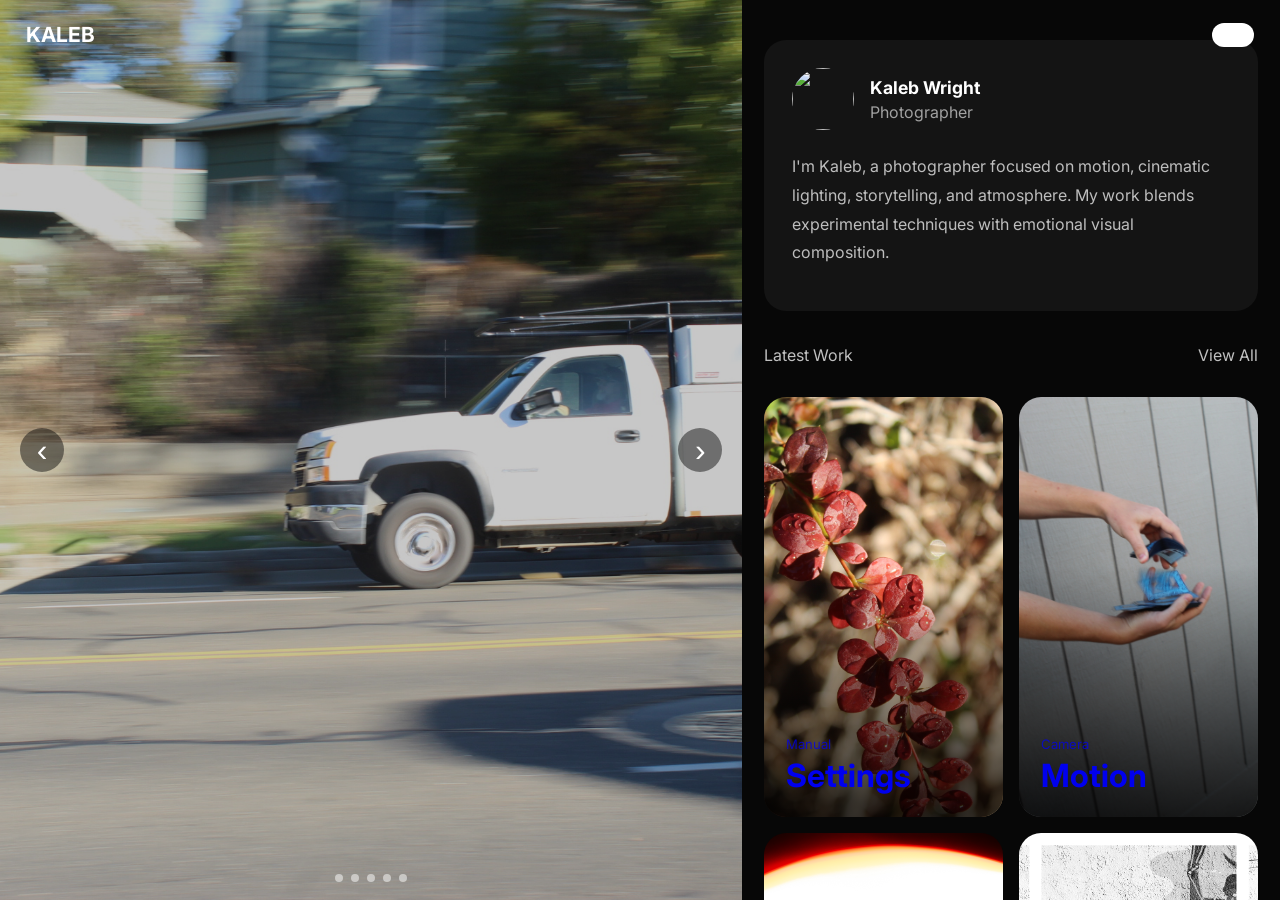
==== index.html @ 77b7d543 "added" ====
<!DOCTYPE html>
<html lang="en">
<head>
  <meta charset="UTF-8" />
  <meta name="viewport" content="width=device-width, initial-scale=1.0" />

  <title>Kaleb Wright</title>

  <link rel="preconnect" href="https://fonts.googleapis.com">
  <link rel="preconnect" href="https://fonts.gstatic.com" crossorigin>

  <link href="https://fonts.googleapis.com/css2?family=Inter:wght@300;400;500;600;700&display=swap" rel="stylesheet">

  <link rel="stylesheet" href="style.css" />
</head>
<body>

  <nav class="navbar">

    <div class="logo">
      KALEB
    </div>

   

    <div class="toggle"></div>

  </nav>

  <main class="container">

    <!-- LEFT -->

    <section class="left-panel">

      <button class="arrow left">‹</button>
      <button class="arrow right">›</button>

      <img
        src="photos/WrightK_Panning.JPG"
        class="hero-image"
      />

      <div class="dots">
        <span></span>
        <span></span>
        <span></span>
        <span></span>
        <span></span>
      </div>

    </section>

    <!-- RIGHT -->

    <section class="right-panel">

      <!-- PROFILE -->

      <div class="profile-card">

        <div class="profile-top">

          <img
            src="assets/profile/profile.jpg"
            class="profile-pic"
          />

          <div>
            <h2>Kaleb Wright</h2>
            <p>Photographer</p>
          </div>

        </div>

        <p class="bio">
          I'm Kaleb, a photographer focused on motion,
          cinematic lighting, storytelling, and atmosphere.
          My work blends experimental techniques with
          emotional visual composition.
        </p>

      </div>

      

      <!-- GALLERY -->

      <div class="gallery-header">
        <p>Latest Work</p>
        <a href="#">View All</a>
      </div>

      <div class="gallery-grid">

        <a href="categories/manual-settings.html" class="gallery-item big">

          <img src="photos/WrightK_Manual1.JPG" />

          <div class="overlay">
            <span>Manual</span>
            <h3>Settings</h3>
          </div>

        </a>

        <a href="categories/camera-motion.html" class="gallery-item">

          <img src="photos/WrightK_SubjectMotion.JPG" />

          <div class="overlay">
            <span>Camera</span>
            <h3>Motion</h3>
          </div>

        </a>

        <a href="categories/lighting.html" class="gallery-item tall">

          <img src="photos/WrightK_lightingPainting.jpg" />

          <div class="overlay">
            <span>Creative</span>
            <h3>Lighting</h3>
          </div>

        </a>

        <div class="gallery-item small">

          <img src="photos/WrightK_Triptyks.jpg" />

          <div class="overlay">
            <span>Visual</span>
            <h3>Triptychs</h3>
          </div>

        </div>

      </div>

    </section>

  </main>

</body>
</html>
---- style.css ----
body {
  margin: 0;
  background: #070707;
  color: white;
  font-family: 'Inter', sans-serif;
  overflow-x: hidden;
}

* {
  box-sizing: border-box;
}

img {
  width: 100%;
  display: block;
}

.navbar {
  position: fixed;
  top: 0;
  left: 0;
  width: 100%;
  display: flex;
  align-items: center;
  padding: 22px 26px;
  z-index: 999;
}

.logo {
  font-size: 1.3rem;
  font-weight: 700;
  margin-right: 40px;
}



.toggle {
  margin-left: auto;
  width: 42px;
  height: 24px;
  border-radius: 999px;
  background: white;
}

.container {
  display: grid;
  grid-template-columns: 58% 42%;
  height: 100vh;
}

.left-panel {
  position: sticky;
  top: 0;
  height: 100vh;
  overflow: hidden;
}

.hero-image {
  width: 100%;
  height: 100%;
  object-fit: cover;
  filter: brightness(0.78);
}

.arrow {
  position: absolute;
  top: 50%;
  transform: translateY(-50%);
  width: 44px;
  height: 44px;
  border: none;
  border-radius: 50%;
  background: rgba(0,0,0,0.45);
  color: white;
  font-size: 2rem;
  z-index: 10;
  cursor: pointer;
}

.arrow.left {
  left: 20px;
}

.arrow.right {
  right: 20px;
}

.dots {
  position: absolute;
  bottom: 18px;
  left: 50%;
  transform: translateX(-50%);
  display: flex;
  gap: 8px;
}

.dots span {
  width: 8px;
  height: 8px;
  border-radius: 50%;
  background: rgba(255,255,255,0.5);
}

.right-panel {
  padding: 40px 22px;
  overflow-y: auto;
}

.profile-card {
  background: #141414;
  border-radius: 22px;
  padding: 28px;
  margin-bottom: 18px;
}

.profile-top {
  display: flex;
  align-items: center;
  gap: 16px;
  margin-bottom: 22px;
}

.profile-pic {
  width: 62px;
  height: 62px;
  border-radius: 50%;
  object-fit: cover;
}

.profile-top h2 {
  margin: 0 0 4px;
  font-size: 1.1rem;
}

.profile-top p {
  margin: 0;
  color: rgba(255,255,255,0.6);
}

.bio {
  color: rgba(255,255,255,0.72);
  line-height: 1.8;
}


.social-card.light {
  background: white;
  color: black;
}

.gallery-header {
  display: flex;
  justify-content: space-between;
  align-items: center;
  margin-bottom: 16px;
}

.gallery-header p,
.gallery-header a {
  color: rgba(255,255,255,0.75);
  text-decoration: none;
}

.gallery-grid {
  display: grid;
  grid-template-columns: repeat(2, 1fr);
  gap: 16px;
}

.gallery-item {
  position: relative;
  border-radius: 22px;
  overflow: hidden;
  min-height: 320px;
}

.gallery-item.big {
  min-height: 420px;
}

.gallery-item.tall {
  min-height: 500px;
}

.gallery-item.small {
  min-height: 240px;
}

.gallery-item img {
  width: 100%;
  height: 100%;
  object-fit: cover;
}

.overlay {
  position: absolute;
  inset: 0;
  padding: 22px;
  display: flex;
  flex-direction: column;
  justify-content: flex-end;
  background: linear-gradient(to top, rgba(0,0,0,0.8), transparent 60%);
}

.overlay span {
  font-size: 0.82rem;
  opacity: 0.75;
}

.overlay h3 {
  margin: 4px 0 0;
  font-size: 2rem;
}

@media (max-width: 1000px) {
  .container {
    grid-template-columns: 1fr;
    height: auto;
  }

  .left-panel {
    position: relative;
    height: 80vh;
  }

  .right-panel {
    overflow: visible;
  }
}

@media (max-width: 700px) {
  .gallery-grid {
    grid-template-columns: 1fr;
  }

  .nav-links {
    display: none;
  }

  .overlay h3 {
    font-size: 1.5rem;
  }
}
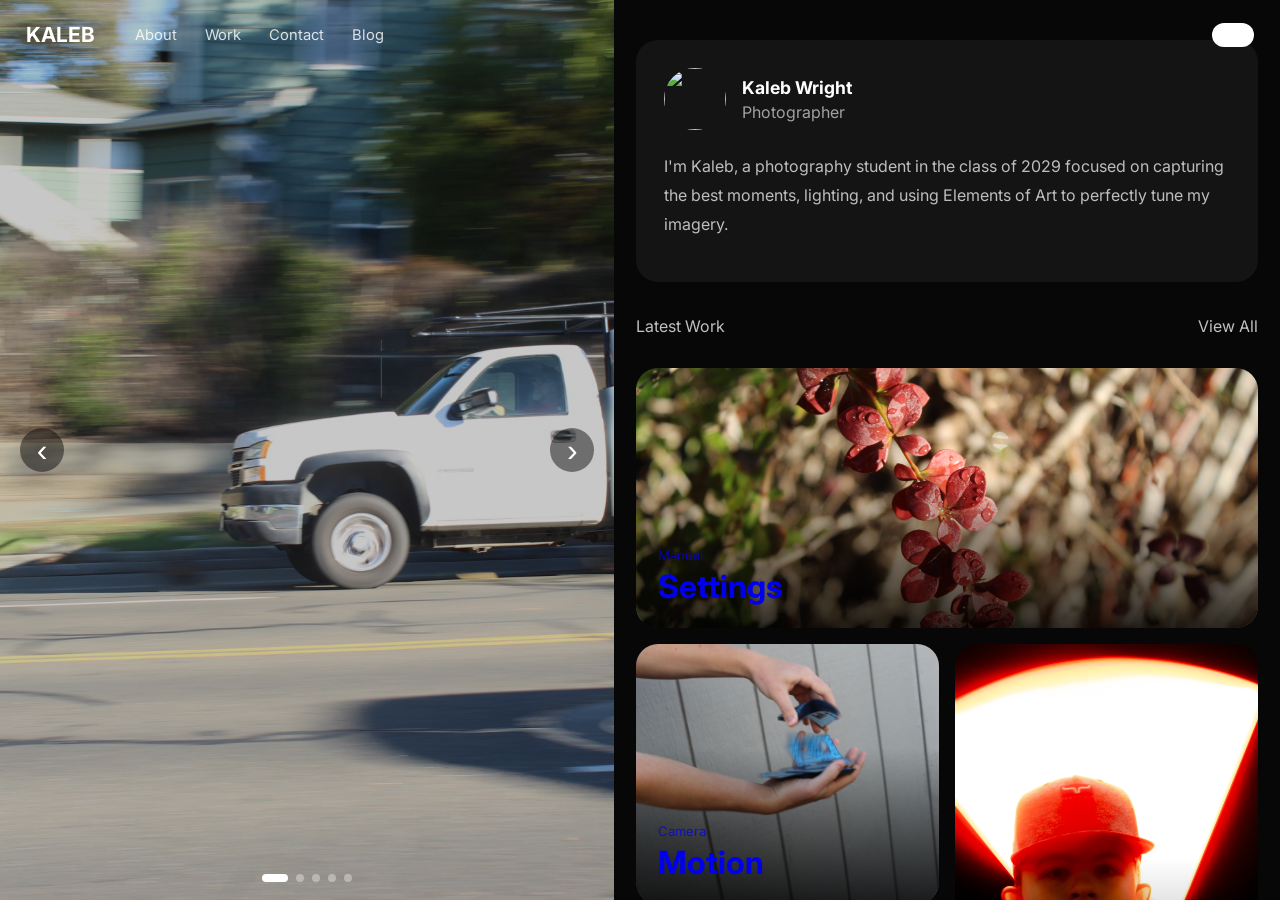
==== commit c8e3c594: "fixxed some" ====
--- a/index.html
+++ b/index.html
@@ -21,7 +21,12 @@
       KALEB
     </div>
 
-   
+    <div class="nav-links">
+      <a href="#profile">About</a>
+      <a href="#gallery">Work</a>
+      <a href="#contact">Contact</a>
+      <a href="#blog">Blog</a>
+    </div>
 
     <div class="toggle"></div>
 
@@ -57,7 +62,7 @@
 
       <!-- PROFILE -->
 
-      <div class="profile-card">
+      <div id="profile" class="profile-card">
 
         <div class="profile-top">
 
@@ -74,24 +79,17 @@
         </div>
 
         <p class="bio">
-          I'm Kaleb, a photographer focused on motion,
-          cinematic lighting, storytelling, and atmosphere.
-          My work blends experimental techniques with
-          emotional visual composition.
+          I'm Kaleb, a photography student in the class of 2029 focused on capturing the best moments, lighting, and using Elements of Art to perfectly tune my imagery.
         </p>
 
       </div>
-
-      
-
-      <!-- GALLERY -->
 
       <div class="gallery-header">
         <p>Latest Work</p>
         <a href="#">View All</a>
       </div>
 
-      <div class="gallery-grid">
+      <div class="gallery-grid" id="gallery">
 
         <a href="categories/manual-settings.html" class="gallery-item big">
 
@@ -143,5 +141,7 @@
 
   </main>
 
+  <script src="script.js"></script>
+
 </body>
 </html>
--- a/style.css
+++ b/style.css
@@ -4,6 +4,7 @@
   color: white;
   font-family: 'Inter', sans-serif;
   overflow-x: hidden;
+  scroll-behavior: smooth;
 }
 
 * {
@@ -32,7 +33,16 @@
   margin-right: 40px;
 }
 
-
+.nav-links {
+  display: flex;
+  gap: 28px;
+}
+
+.nav-links a {
+  color: rgba(255,255,255,0.82);
+  text-decoration: none;
+  font-size: 0.92rem;
+}
 
 .toggle {
   margin-left: auto;
@@ -44,12 +54,13 @@
 
 .container {
   display: grid;
-  grid-template-columns: 58% 42%;
+  grid-template-columns: 48% 52%;
   height: 100vh;
 }
 
 .left-panel {
   position: sticky;
+  background: #000;
   top: 0;
   height: 100vh;
   overflow: hidden;
@@ -60,6 +71,7 @@
   height: 100%;
   object-fit: cover;
   filter: brightness(0.78);
+  transition: opacity 0.6s ease;
 }
 
 .arrow {
@@ -98,7 +110,15 @@
   width: 8px;
   height: 8px;
   border-radius: 50%;
-  background: rgba(255,255,255,0.5);
+  background: rgba(255,255,255,0.35);
+  transition: 0.3s ease;
+  cursor: pointer;
+}
+
+.dots span.active {
+  width: 26px;
+  border-radius: 999px;
+  background: white;
 }
 
 .right-panel {
@@ -142,6 +162,22 @@
   line-height: 1.8;
 }
 
+.socials {
+  display: grid;
+  gap: 14px;
+  margin-bottom: 26px;
+}
+
+.social-card {
+  background: #141414;
+  border-radius: 18px;
+  padding: 22px;
+  color: white;
+  text-decoration: none;
+  display: flex;
+  justify-content: space-between;
+  align-items: center;
+}
 
 .social-card.light {
   background: white;
@@ -164,6 +200,7 @@
 .gallery-grid {
   display: grid;
   grid-template-columns: repeat(2, 1fr);
+  grid-auto-rows: 260px;
   gap: 16px;
 }
 
@@ -171,19 +208,20 @@
   position: relative;
   border-radius: 22px;
   overflow: hidden;
-  min-height: 320px;
 }
 
 .gallery-item.big {
-  min-height: 420px;
+  grid-column: span 2;
+  grid-row: span 1;
 }
 
 .gallery-item.tall {
-  min-height: 500px;
+  grid-row: span 2;
 }
 
 .gallery-item.small {
-  min-height: 240px;
+  grid-column: span 1;
+  grid-row: span 1;
 }
 
 .gallery-item img {
@@ -237,6 +275,10 @@
     display: none;
   }
 
+  .nav-links.open {
+    display: flex;
+  }
+
   .overlay h3 {
     font-size: 1.5rem;
   }
